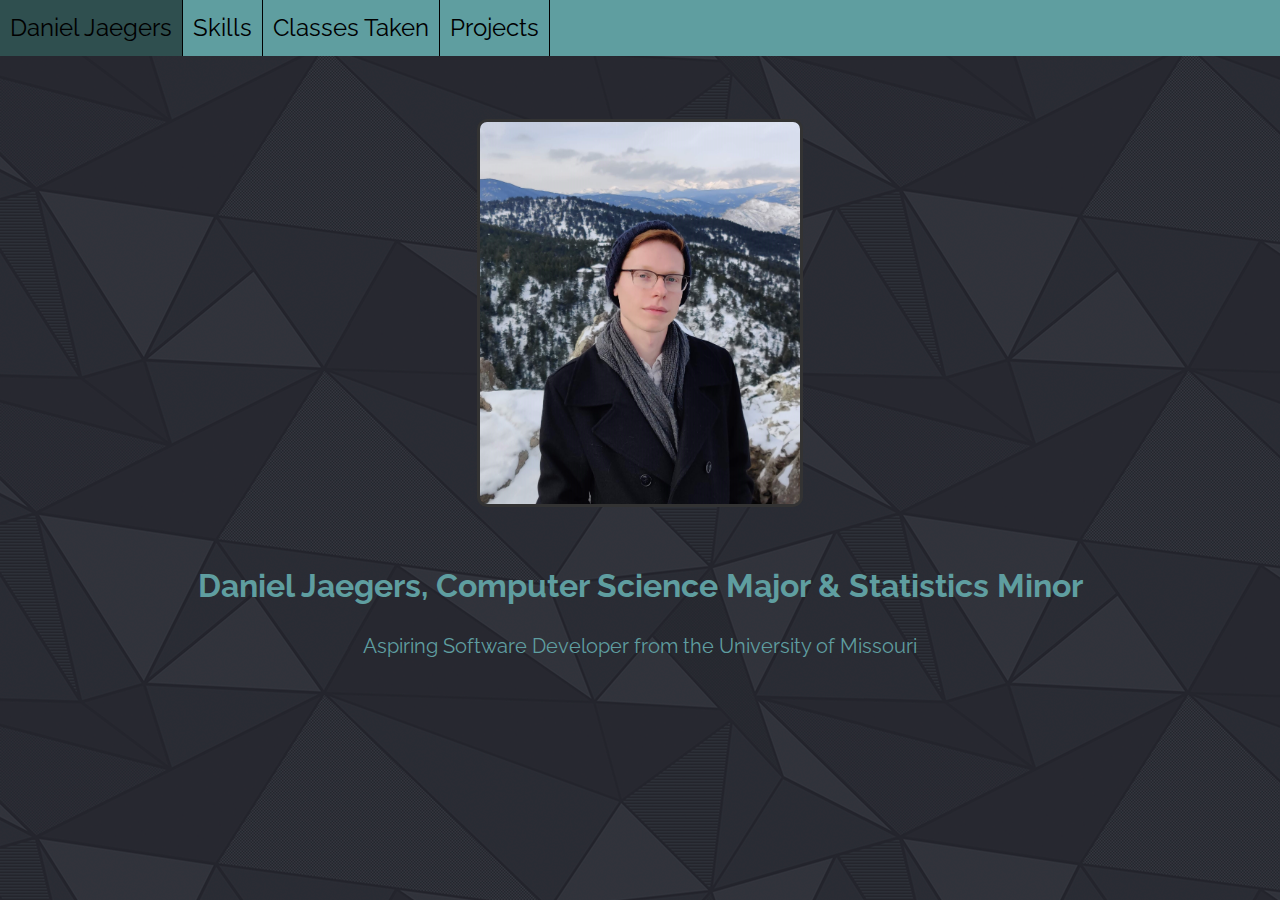
==== index.html @ fd17ae4f "Style current page in navbar" ====
<!DOCTYPE html>

<!-- 
    Daniel Jaegers
    DAJ6GD
    1/28/2020
    Challenge 2: Portfolio
 -->

<html lang="en-US">
  <head>
    <meta charset="utf-8" />
    <title>Daniel Jaegers</title>

    <script
      src="https://code.jquery.com/jquery-3.4.1.js"
      integrity="sha256-WpOohJOqMqqyKL9FccASB9O0KwACQJpFTUBLTYOVvVU="
      crossorigin="anonymous"
    ></script>

    <!-- https://fonts.google.com/specimen/Raleway?selection.family=Raleway -->
    <link
      href="https://fonts.googleapis.com/css?family=Raleway&display=swap"
      rel="stylesheet"
    />

    <link rel="stylesheet" type="text/css" href="Daj6gdProjectsS20.css" />
  </head>

  <body>
    <!-- https://www.w3schools.com/css/css_navbar.asp -->
    <ul id="mynavbar">
      <li class="navbar_item">
        <a href="index.html">Daniel Jaegers</a>
      </li>
      <li class="navbar_item"><a href="Daj6gdColumns.html">Skills</a></li>
      <li class="navbar_item">
        <a href="Daj6gdTablesS20.html">Classes Taken</a>
      </li>
      <li class="navbar_item"><a href="Daj6gdProjectsS20.html">Projects</a></li>
    </ul>

    <br />

    <img class="picture" src="images/DanielJaegers.jpg" alt="Daniel Jaegers" />

    <h1 class="caption">
      Daniel Jaegers, Computer Science Major & Statistics Minor
    </h1>

    <p>Aspiring Software Developer from the University of Missouri</p>

    <script src="app.js"></script>
  </body>
</html>
---- Daj6gdProjectsS20.css ----
/*
    Daniel Jaegers
    DAJ6GD
    2/13/2020
    Challenge 4: Tables Spring 2020
*/

/* Daj6gdPortfolio */
body {
  margin: 0;
  /* https://www.w3schools.com/css/css_background.asp */
  background-image: url("images/background.gif");
  font-family: "Raleway", sans-serif;
}

#mynavbar {
  list-style-type: none;
  position: fixed;
  margin: 0;
  padding: 0;
  width: 100%;
  background-color: cadetblue;
  color: aqua;
  /* 
    Added to keep the navbar on top when scrolling 
    https://www.w3schools.com/cssref/pr_pos_z-index.asp
  */
  z-index: 1;
}

.navbar_item {
  float: left;
}

.navbar_item a {
  display: block;
  padding: 10px 10px;
  border-right: 1px solid black;
  font-size: 1.5em;
  /* Added this because the header height was changing between pages with/without bootstrap */
  line-height: 1.5;
  color: black;
  text-decoration: none;
}

.navbar_item a:hover {
  background-color: darkslategrey;
}

.navbar_item.active {
  background-color: lightslategray;
}

/* https://www.w3schools.com/css/css3_images.asp */
.picture {
  position: relative;
  display: block;
  margin: 100px auto 50px auto;
  width: 25%;
  max-width: 25%;
  border: #333;
  border-radius: 10px;
  border-style: solid;
}

.caption {
  margin: 40px auto 10px auto;
  padding: 10px 10px;
  text-align: center;
  position: relative;
  color: cadetblue;
}

p {
  text-align: center;
  font-size: 20px;
  color: cadetblue;
}

/* ---------------------------------------------------------------------------- */
/* Daj6gdColumns */
h2,
h3 {
  text-align: center;
}

hr {
  border: 1px solid black;
}

#mainWrapper {
  /* used to center */
  margin: 0px auto;
  margin-top: 100px;
  border: 6px solid olivedrab;
  padding: 8px;
  width: 1101px;
  border-radius: 50px;
  background-color: cadetblue;
}

#rowWrapper {
  width: 428px;
  margin: 20px;
}

#leftColumn {
  width: 241px;
}

#rightColumn {
  width: 200px;
}

#topRow {
  height: 190px;
}

#bottomRow {
  height: 120px;
  /* Added to space out the top and bottom row */
  margin-top: 20px;
}

.column {
  float: left;
}

#coursework {
  font-size: 0.9em;
}

/* https://www.w3schools.com/howto/howto_css_clearfix.asp */
.clear::after {
  content: "";
  display: table;
  clear: both;
}

.outer {
  margin: 20px;
  border: 8px solid olivedrab;
  padding: 20px;
  height: 390px;
  border-radius: 50px;
}

.row {
  border: 8px solid olivedrab;
  padding: 20px;
  width: 372px;
  border-radius: 50px;
}

.cell {
  background-color: lemonchiffon;
}

/* ---------------------------------------------------------------------------- */
/* Daj6gdTablesS20 */
#classesTable {
  display: block;
  margin: 100px auto 50px auto;
  width: 95%;
}

#um_header {
  text-align: left;
  border-right: none;
}

#mu_header {
  border-left: none;
}

#mu_tiger {
  width: 150px;
}

th {
  font-size: large;
}

th,
td {
  padding: 10px;
  text-align: center;
}

.department {
  color: black;
}

table > ul,
li {
  text-align: left;
}

#cssCard {
  margin: auto;
  margin-bottom: 50px;
  border: 2px solid gray;
  width: 50%;
  background-color: antiquewhite;
  box-shadow: 0 0 50px black;
}

.cardColumn {
  float: left;
  padding: 15px;
}

.cardColumn > p {
  color: black;
}

#card_1 {
  display: inline-block;
  width: 40%;
}

#card_2,
#card_3 {
  display: inline-block;
  width: 30%;
  /* https://css-tricks.com/almanac/properties/o/overflow-wrap/ */
  overflow-wrap: break-word;
  word-wrap: break-word;
}

#profilePicture {
  width: 90%;
  border: #333;
  margin: 10px;
  border-radius: 10px;
  border-style: solid;
}

#icons {
  text-align: center;
}

.icon {
  margin: auto 10px;
  text-decoration: none;
  color: black;
}

/* ---------------------------------------------------------------------------- */
/* Modal */
/* 
    Used the following as a guide:
    https://codepen.io/imprakash/pen/GgNMXO 
*/
.overlay {
  position: fixed;
  top: 0;
  bottom: 0;
  left: 0;
  right: 0;
  background: rgba(0, 0, 0, 0.7);
  transition: opacity 500ms;
  visibility: hidden;
  opacity: 0;
}

.overlay:target {
  visibility: visible;
  opacity: 1;
}

.popup {
  margin: 70px auto;
  padding: 20px;
  background: #fff;
  border-radius: 10px;
  width: 30%;
  position: relative;
  transition: all 5s ease-in-out;
}

.popup .close {
  position: absolute;
  top: 20px;
  right: 30px;
  transition: all 200ms;
  font-size: 30px;
  font-weight: bold;
  text-decoration: none;
  color: #333;
}

.popup .content {
  max-height: 30%;
  overflow: auto;
}

/* ---------------------------------------------------------------------------- */
/* Daj6gdProjectsS20 */

#projectsWrapper {
  margin: 50px auto;
  width: 90%;
  position: relative;
  display: flex;
  flex-wrap: wrap-reverse;
}

.projectsCard {
  margin: 5% auto;
  border: 4px solid cadetblue;
  border-radius: 10px;
  width: 400px;
  height: 250px;
  background-color: antiquewhite;
  position: relative;
  box-shadow: 0 0 50px black;
}

.projectsImage {
  width: 40%;
  height: 100%;
  float: left;
}

.projectsImage > img {
  width: 100%;
  height: 100%;
  border-right: 10px double grey;
  object-fit: cover;
  overflow: hidden;
}

.projectsText {
  width: 60%;
  float: right;
  text-align: center;

  /* https://css-tricks.com/almanac/properties/o/overflow-wrap/ */
  overflow-wrap: break-word;
  word-wrap: break-word;
}

.projectsText > span {
  display: inline-block;
  margin: 10px 0;
  font-size: 18px;
  font-family: "Krona One", "Raleway", sans-serif;
}

.projectsText > p {
  margin: 10px 10px;
  font-size: 15px;
  color: black;
}

.projectsText > a {
  font-size: 20px;
  font-weight: bold;
  text-decoration: none;
  color: grey;
}
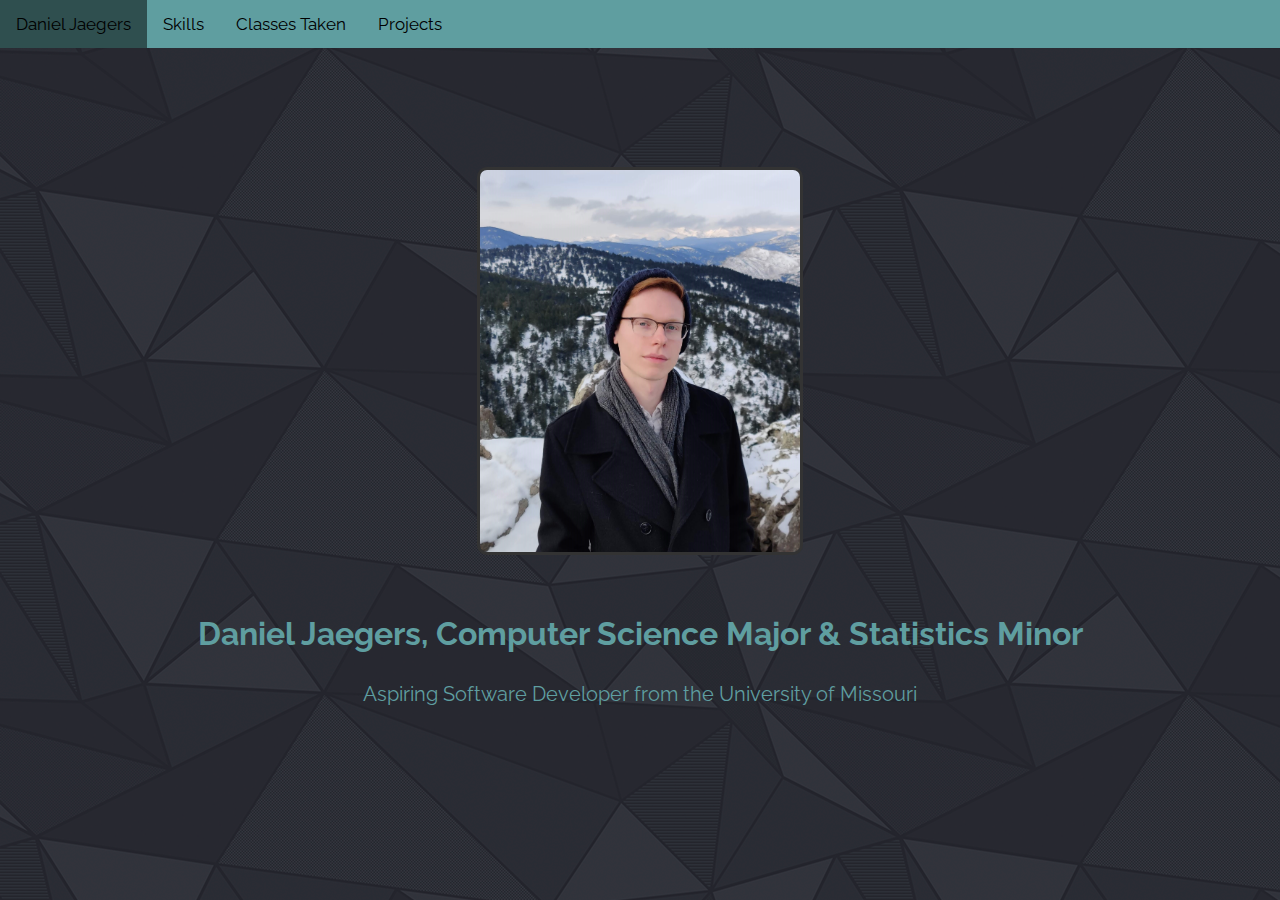
==== commit f11c7719: "Responsive navbar" ====
--- a/index.html
+++ b/index.html
@@ -3,20 +3,14 @@
 <!-- 
     Daniel Jaegers
     DAJ6GD
-    1/28/2020
-    Challenge 2: Portfolio
+    3/17/2020
+    Challenge 7: Web Servers S20
  -->
 
 <html lang="en-US">
   <head>
     <meta charset="utf-8" />
     <title>Daniel Jaegers</title>
-
-    <script
-      src="https://code.jquery.com/jquery-3.4.1.js"
-      integrity="sha256-WpOohJOqMqqyKL9FccASB9O0KwACQJpFTUBLTYOVvVU="
-      crossorigin="anonymous"
-    ></script>
 
     <!-- https://fonts.google.com/specimen/Raleway?selection.family=Raleway -->
     <link
@@ -28,17 +22,20 @@
   </head>
 
   <body>
-    <!-- https://www.w3schools.com/css/css_navbar.asp -->
-    <ul id="mynavbar">
-      <li class="navbar_item">
-        <a href="index.html">Daniel Jaegers</a>
-      </li>
-      <li class="navbar_item"><a href="Daj6gdColumns.html">Skills</a></li>
-      <li class="navbar_item">
-        <a href="Daj6gdTablesS20.html">Classes Taken</a>
-      </li>
-      <li class="navbar_item"><a href="Daj6gdProjectsS20.html">Projects</a></li>
-    </ul>
+    <!-- https://www.w3schools.com/howto/tryit.asp?filename=tryhow_js_responsive_navbar_dropdown -->
+    <div class="topnav" id="myTopnav">
+      <a href="index.html" class="active">Daniel Jaegers</a>
+      <a href="Daj6gdColumns.html">Skills</a>
+      <a href="Daj6gdTablesS20.html">Classes Taken</a>
+      <a href="Daj6gdProjectsS20.html">Projects</a>
+      <a
+        href="javascript:void(0);"
+        style="font-size:15px;"
+        class="icon"
+        onclick="handleResponsive()"
+        >&#9776;</a
+      >
+    </div>
 
     <br />
 
--- a/Daj6gdProjectsS20.css
+++ b/Daj6gdProjectsS20.css
@@ -13,42 +13,57 @@
   font-family: "Raleway", sans-serif;
 }
 
-#mynavbar {
-  list-style-type: none;
-  position: fixed;
-  margin: 0;
-  padding: 0;
-  width: 100%;
+.topnav {
+  overflow: hidden;
   background-color: cadetblue;
-  color: aqua;
-  /* 
-    Added to keep the navbar on top when scrolling 
-    https://www.w3schools.com/cssref/pr_pos_z-index.asp
-  */
-  z-index: 1;
-}
-
-.navbar_item {
+}
+
+.topnav a {
   float: left;
-}
-
-.navbar_item a {
   display: block;
-  padding: 10px 10px;
-  border-right: 1px solid black;
-  font-size: 1.5em;
-  /* Added this because the header height was changing between pages with/without bootstrap */
-  line-height: 1.5;
-  color: black;
+  color: black;
+  text-align: center;
+  padding: 14px 16px;
   text-decoration: none;
-}
-
-.navbar_item a:hover {
+  font-size: 17px;
+}
+
+.active {
+  background-color: lightslategrey;
+  color: black;
+}
+
+.topnav .icon {
+  display: none;
+}
+
+.topnav a:hover {
   background-color: darkslategrey;
-}
-
-.navbar_item.active {
-  background-color: lightslategray;
+  color: black;
+}
+
+@media screen and (max-width: 600px) {
+  .topnav a:not(:first-child) {
+    display: none;
+  }
+  .topnav a.icon {
+    float: right;
+    display: block;
+  }
+}
+
+@media screen and (max-width: 600px) {
+  .topnav.responsive {position: relative;}
+  .topnav.responsive .icon {
+    position: absolute;
+    right: 0;
+    top: 0;
+  }
+  .topnav.responsive a {
+    float: none;
+    display: block;
+    text-align: left;
+  }
 }
 
 /* https://www.w3schools.com/css/css3_images.asp */
